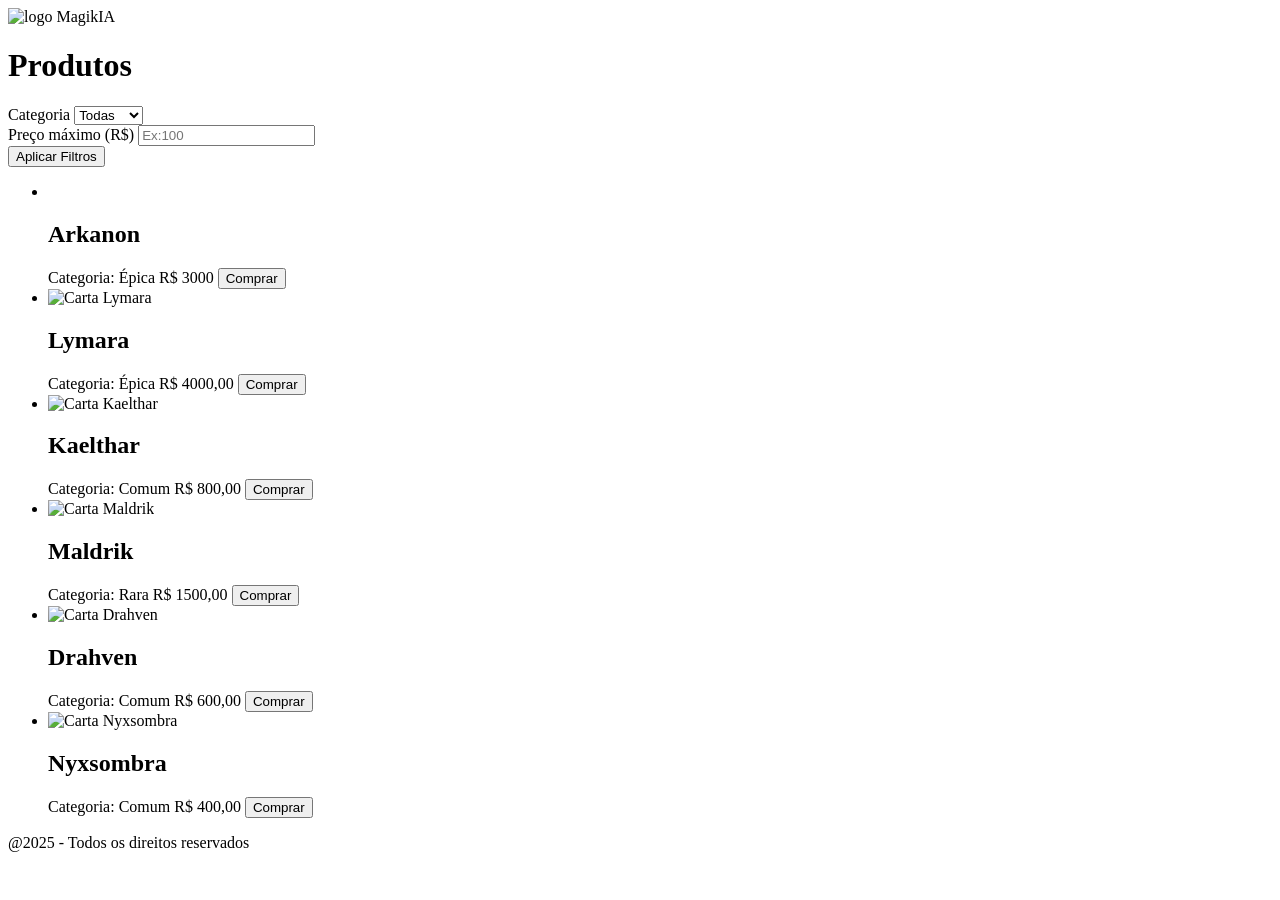
==== index.html @ 3534dcbd "MagikIA Original" ====
<!DOCTYPE html>
<html lang="en">
<head>
    <meta charset="UTF-8">
    <meta name="viewport" content="width=device-width, initial-scale=1.0">
    <title>MagikIA</title>
    <link rel="preconnect" href="https://fonts.googleapis.com">
    <link rel="preconnect" href="https://fonts.gstatic.com" crossorigin>
    <link href="https://fonts.googleapis.com/css2?family=Roboto:ital,wght@0,100..900;1,100..900&display=swap" rel="stylesheet">
    <link rel="stylesheet" href="/SemanaDoZero_MagikIA/scr/css/reset.css">
    <link rel="stylesheet" href="/SemanaDoZero_MagikIA/scr/css/style.css">
    <link rel="stylesheet" href="/SemanaDoZero_MagikIA/scr/css/responsivo.css"
</head>
<body>
    <header class="cabecalho">
        <img src="/SemanaDoZero_MagikIA/scr/images/logo.png" alt="logo MagikIA">
        
    </header>
    <main class="container">
        <h1 class="produtos"><b>Produtos</b></h1>
        <div class="filtros">
            <div class="categorias-cartas">
                <label for="categoria">Categoria</label>
                <select class="categoria" id="categoria">
                    <option value="">Todas</option>
                    <option value="comum">Comum</option>
                    <option value="epica">Épica</option>
                </select>
            </div>
            <div class="preco-cartas">
                <label for="preco">Preço máximo (R$)</label>
                <input type="text" class="preco" id="preco" placeholder="Ex:100">
            </div>
            <button class="btn-filtrar">Aplicar Filtros</button>
        </div>
        <ul class="cartas"><!--'data-algo' "data: dados", um dado do item, informação útil em javastript (element.dataset)-->
            <li class="carta" data-categoria="epica" data-preco="3000"><img src="/SemanaDoZero_MagikIA/scr/images/carta-arkanon.png" alt="">
            <div class="informacoes">
                <h2 class="nome-personagem">Arkanon</h2>
                <span class="categoria">Categoria: Épica</span>
                <span class="preco">R$ 3000</span>
                <button class="btn-comprar">Comprar</button>
            </div>
            </li>
            <li class="carta" data-categoria="epica" data-preco="4000">
                    <img src="/SemanaDoZero_MagikIA/scr/images/carta-lymara.png" alt="Carta Lymara" />
                    <div class="informacoes">
                        <h2 class="nome-personagem">Lymara</h2>
                        <span class="categoria">Categoria: Épica</span>
                        <span class="preco">R$ 4000,00</span>
                        <button class="btn-comprar">Comprar</button>
                    </div>
                </li>
                <li class="carta" data-categoria="comum" data-preco="800">
                    <img src="/SemanaDoZero_MagikIA/scr/images/carta-kaelthar.png" alt="Carta Kaelthar" />
                    <div class="informacoes">
                        <h2 class="nome-personagem">Kaelthar</h2>
                        <span class="categoria">Categoria: Comum</span>
                        <span class="preco">R$ 800,00</span>
                        <button class="btn-comprar">Comprar</button>
                    </div>
                </li>
                <li class="carta" data-categoria="rara" data-preco="1500">
                    <img src="/SemanaDoZero_MagikIA/scr/images/carta-maldrik.png" alt="Carta Maldrik" />
                    <div class="informacoes">
                        <h2 class="nome-personagem">Maldrik</h2>
                        <span class="categoria">Categoria: Rara</span>
                        <span class="preco">R$ 1500,00</span>
                        <button class="btn-comprar">Comprar</button>
                    </div>
                </li>
                <li class="carta" data-categoria="comum" data-preco="600">
                    <img src="/SemanaDoZero_MagikIA/scr/images/carta-drahven.png" alt="Carta Drahven" />
                    <div class="informacoes">
                        <h2 class="nome-personagem">Drahven</h2>
                        <span class="categoria">Categoria: Comum</span>
                        <span class="preco">R$ 600,00</span>
                        <button class="btn-comprar">Comprar</button>
                    </div>
                </li>
                <li class="carta" data-categoria="comum" data-preco="400">
                    <img src="/SemanaDoZero_MagikIA/scr/images/carta-nyxsombra.png" alt="Carta Nyxsombra" />
                    <div class="informacoes">
                        <h2 class="nome-personagem">Nyxsombra</h2>
                        <span class="categoria">Categoria: Comum</span>
                        <span class="preco">R$ 400,00</span>
                        <button class="btn-comprar">Comprar</button>
                    </div>
                </li>
        </ul>
    </main>
    <footer class="rodape">@2025 - Todos os direitos reservados</footer>
    <script src="/SemanaDoZero_MagikIA/scr/js/index.js"></script>
</body>
</html>
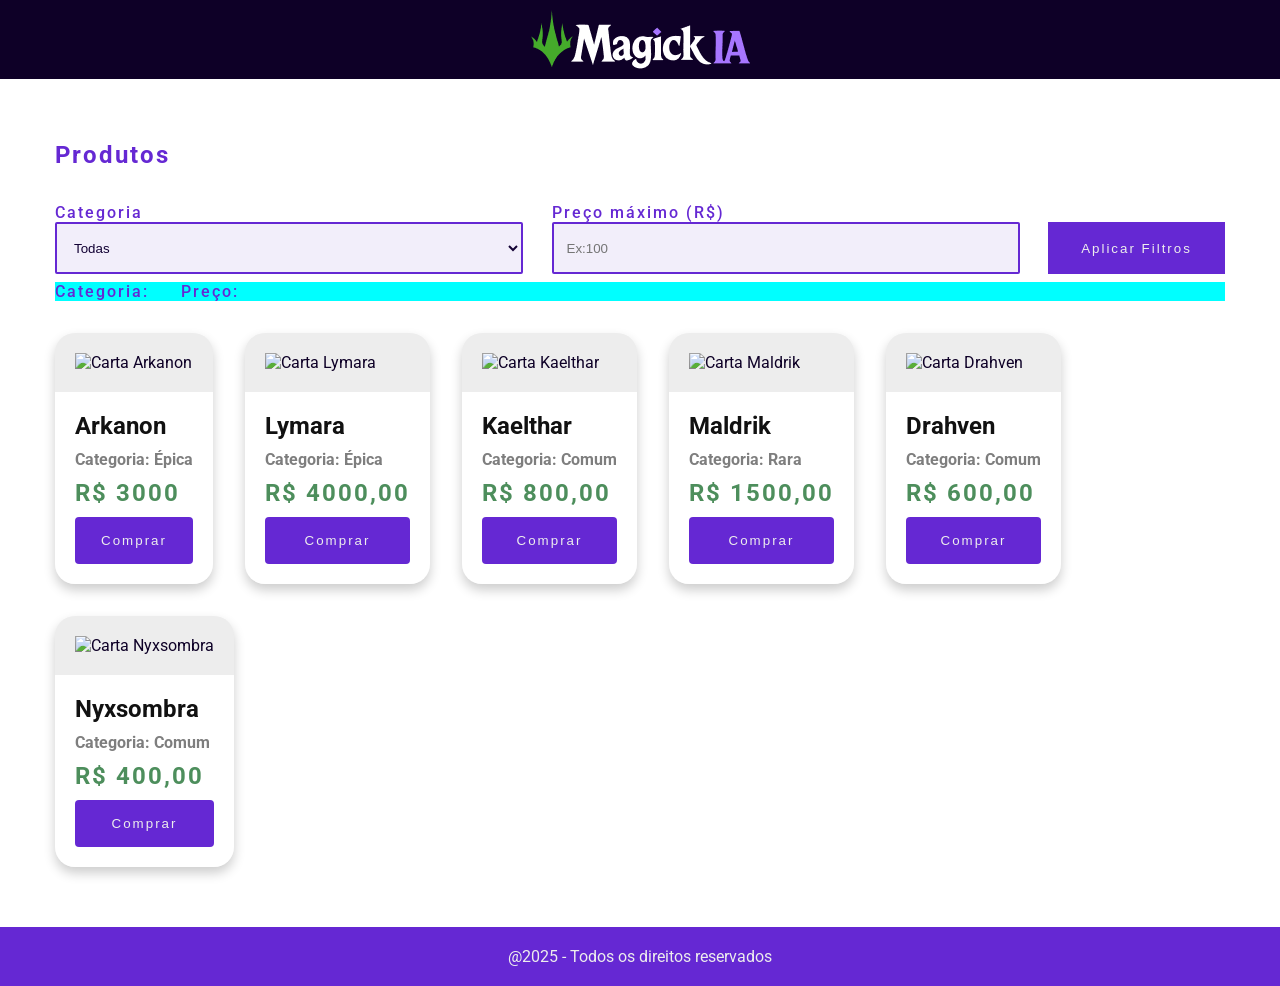
==== commit 83260605: "WIP DisplayFiltrosSelecionados" ====
--- a/index.html
+++ b/index.html
@@ -7,13 +7,13 @@
     <link rel="preconnect" href="https://fonts.googleapis.com">
     <link rel="preconnect" href="https://fonts.gstatic.com" crossorigin>
     <link href="https://fonts.googleapis.com/css2?family=Roboto:ital,wght@0,100..900;1,100..900&display=swap" rel="stylesheet">
-    <link rel="stylesheet" href="/SemanaDoZero_MagikIA/scr/css/reset.css">
-    <link rel="stylesheet" href="/SemanaDoZero_MagikIA/scr/css/style.css">
-    <link rel="stylesheet" href="/SemanaDoZero_MagikIA/scr/css/responsivo.css"
+    <link rel="stylesheet" href="scr/css/reset.css">
+    <link rel="stylesheet" href="scr/css/style.css">
+    <link rel="stylesheet" href="scr/css/responsivo.css"
 </head>
 <body>
     <header class="cabecalho">
-        <img src="/SemanaDoZero_MagikIA/scr/images/logo.png" alt="logo MagikIA">
+        <img src="scr/images/logo.png" alt="logo MagikIA">
         
     </header>
     <main class="container">
@@ -33,8 +33,13 @@
             </div>
             <button class="btn-filtrar">Aplicar Filtros</button>
         </div>
+        <div class="selecoes">
+            <p class="selecoes-categoria" id="selecoes-categoria">Categoria:</p>
+            <p class="selecoes-preco" id="selecoes-categoria">Preço:</p>
+        </div>
         <ul class="cartas"><!--'data-algo' "data: dados", um dado do item, informação útil em javastript (element.dataset)-->
-            <li class="carta" data-categoria="epica" data-preco="3000"><img src="/SemanaDoZero_MagikIA/scr/images/carta-arkanon.png" alt="">
+            <li class="carta" data-categoria="epica" data-preco="3000">
+                <img src="scr/images/*carta-arkanon.png" alt="Carta Arkanon" />
             <div class="informacoes">
                 <h2 class="nome-personagem">Arkanon</h2>
                 <span class="categoria">Categoria: Épica</span>
@@ -43,7 +48,7 @@
             </div>
             </li>
             <li class="carta" data-categoria="epica" data-preco="4000">
-                    <img src="/SemanaDoZero_MagikIA/scr/images/carta-lymara.png" alt="Carta Lymara" />
+                    <img src="scr/images/*carta-lymara.png" alt="Carta Lymara" />
                     <div class="informacoes">
                         <h2 class="nome-personagem">Lymara</h2>
                         <span class="categoria">Categoria: Épica</span>
@@ -52,7 +57,7 @@
                     </div>
                 </li>
                 <li class="carta" data-categoria="comum" data-preco="800">
-                    <img src="/SemanaDoZero_MagikIA/scr/images/carta-kaelthar.png" alt="Carta Kaelthar" />
+                    <img src="scr/images/*carta-kaelthar.png" alt="Carta Kaelthar" />
                     <div class="informacoes">
                         <h2 class="nome-personagem">Kaelthar</h2>
                         <span class="categoria">Categoria: Comum</span>
@@ -61,7 +66,7 @@
                     </div>
                 </li>
                 <li class="carta" data-categoria="rara" data-preco="1500">
-                    <img src="/SemanaDoZero_MagikIA/scr/images/carta-maldrik.png" alt="Carta Maldrik" />
+                    <img src="scr/images/*carta-maldrik.png" alt="Carta Maldrik" />
                     <div class="informacoes">
                         <h2 class="nome-personagem">Maldrik</h2>
                         <span class="categoria">Categoria: Rara</span>
@@ -70,7 +75,7 @@
                     </div>
                 </li>
                 <li class="carta" data-categoria="comum" data-preco="600">
-                    <img src="/SemanaDoZero_MagikIA/scr/images/carta-drahven.png" alt="Carta Drahven" />
+                    <img src="scr/images/*carta-drahven.png" alt="Carta Drahven" />
                     <div class="informacoes">
                         <h2 class="nome-personagem">Drahven</h2>
                         <span class="categoria">Categoria: Comum</span>
@@ -79,7 +84,7 @@
                     </div>
                 </li>
                 <li class="carta" data-categoria="comum" data-preco="400">
-                    <img src="/SemanaDoZero_MagikIA/scr/images/carta-nyxsombra.png" alt="Carta Nyxsombra" />
+                    <img src="scr/images/*carta-nyxsombra.png" alt="Carta Nyxsombra" />
                     <div class="informacoes">
                         <h2 class="nome-personagem">Nyxsombra</h2>
                         <span class="categoria">Categoria: Comum</span>
@@ -90,6 +95,6 @@
         </ul>
     </main>
     <footer class="rodape">@2025 - Todos os direitos reservados</footer>
-    <script src="/SemanaDoZero_MagikIA/scr/js/index.js"></script>
+    <script src="scr/js/index.js"></script>
 </body>
 </html>
--- a/scr/css/style.css
+++ b/scr/css/style.css
@@ -0,0 +1,159 @@
+body{
+    font-family:'roboto','sans-serif'
+}
+.cabecalho{
+    background-color:#0E0027;
+    display:flex;
+    justify-content:center;
+    padding:10px;
+    margin-bottom:60px;
+}
+
+.container{
+    max-width: 1170px;
+    margin:auto;
+}
+.container .produtos{
+    color:#6528D3;
+    font-size:24px;
+    font-weight:500;
+    margin-bottom:32px;
+    line-height:32px;
+    letter-spacing:2px;
+}
+.container .filtros{
+    display:flex;
+    justify-content: space-between;
+    flex-wrap: wrap;
+    margin-bottom:8px;
+}
+.container .categorias-cartas, .container .preco-cartas{
+    display:flex;
+    flex-direction:column;
+    width:40%;
+}
+.container label, .container .selecoes{
+    letter-spacing:2px;
+    font-weight: 500;
+    color: #6528D3;
+}
+
+.container .categorias-cartas select, .container .preco-cartas input{
+    padding: 16px/*cima-baixo*/ 13px; /*dois-lados*/
+    border-radius:2px;
+    border: 2px solid #6528D3;
+    background-color: #F2EEFA;
+    color: #130234;
+    height: 52px;
+}
+
+/*Pseudoclasses*/
+.container Select:focus,/*clicar no elemento*/
+.container input:focus,
+.container select:focus-visible,/*Mais moderno, foco quando selecionado por leitor de tela ou tecla. Ex: Tab*/
+.container input:focus-visible {
+    outline:none;
+}
+.container select .categoria{
+    appearance:none; /*Retira a folha de estilos padrão*/
+    background: url(/SemanaDoZero_MagikIA/scr/images/seta-para-baixo.png) 97%
+    center no-repeat; /*O que isso faz?*/
+}
+.container .filtros .btn-filtrar{
+    border:none;
+    background-color: #6528D3;
+    color: #EDEDED;
+    padding: 12px 32px;
+    font-weight: 500;
+    align-self:end;
+    width: 177px;
+    height: 52px;
+    cursor:pointer;
+    letter-spacing: 2px;
+    transition: 0.3s;
+}
+.container .filtros .btn-filtrar:hover{
+    background-color: #33008F;
+}
+/*Filtros selecionados*/
+.container .selecoes{
+    background-color: cyan;
+    display: flex;
+    justify-content: flex-start;
+    gap:32px;
+    margin-bottom:32px;
+}
+
+/*Cartas*/
+.container .cartas{ /*<ul class:"cartas"></ul>*/
+    display:flex;
+    flex-wrap:wrap;
+    gap:32px; /*Espaço entre os elementos*/
+    margin-top: 32px;
+}
+
+.container .cartas .carta{
+    max-width:365px;
+    background-color: #EDEDED;
+    color: #0E0027;
+    border-radius: 20px;
+    box-shadow: 0 6px 12px rgb(0,0,0,0.2); /*deslocamento-horizontal: 0, deslocamento-vertical: 6px, desfoque:12px, cor(r:0 G:0 B:0 alfa:.2)*/
+}
+.container .carta img{
+    width:100%;
+    padding: 20px;
+}
+.container .carta .informacoes{
+    display:flex;
+    flex-direction:column;
+    gap:10px;
+    background-color: white;
+    padding:20px;
+    border-bottom-left-radius:20px;
+    border-bottom-right-radius:20px;
+}
+.container .carta .informacoes .nome-personagem{
+    font-size:24px;
+    font-weight:700;
+    color: #111111;
+}
+.container .carta .informacoes .categoria {
+    color:#7E7E7E;
+    font-weight: 700;
+}
+.container .carta .informacoes .preco{
+    font-size: 24px;
+    letter-spacing: 2px;
+    font-weight:700;
+    color:#4D8E5C;
+}
+.container .carta .informacoes .btn-comprar{
+    color: #EDEDED;
+    background-color: #6528D3;
+    padding: 16px;
+    border-radius: 4px;
+    border:none;
+    letter-spacing: 2px;
+    transition :0.3s;
+    text-align: center;
+    text-decoration: none;
+    cursor:pointer;
+}
+.container .carta .informacoes .btn-comprar:hover{
+    background-color:#33008F
+}
+
+.rodape{
+    background-color:#6528D3;
+    display:flex;
+    justify-content:center;
+    color:#EDEDED;
+    padding:20px;
+    margin-top:60px;
+}
+.esconder{
+    display:none;
+}
+.mostrar{
+    display:mostrar;
+}
--- a/scr/css/responsivo.css
+++ b/scr/css/responsivo.css
@@ -0,0 +1,41 @@
+@media(max-width:1024px){
+    /*Regra só valerá enquanto o max-width for respeitado; width < 1024px*/
+    /*Dá pra adicionar uma animação de transição para esssa regra?*/
+    .container {
+        padding:20px;
+    }
+
+    .container h1{
+        text-align: center;
+    }
+
+    .container .filtros{
+        display: flex;
+        flex-direction: column;
+        align-items: center;
+        gap: 16px; /*Perguntar o que isso faz, e a diferença do margin.*/
+    }
+
+    .container .filtros .categorias-cartas, .container .filtros .preco-cartas, 
+    .container .filtros .btn-filtrar
+    {
+        width: 65%;
+    }
+    
+    .container .filtros .btn-filtrar{
+        align-self: center;
+    }
+
+    .container .cartas {
+        justify-content: center;
+    }
+}
+
+@media(max-width: 480px){
+    .container .filtros .categorias-cartas,
+    .container .filtros .preco-cartas,
+    .container .filtros .btn-filtrar
+    {
+        width: 100%
+    }
+}
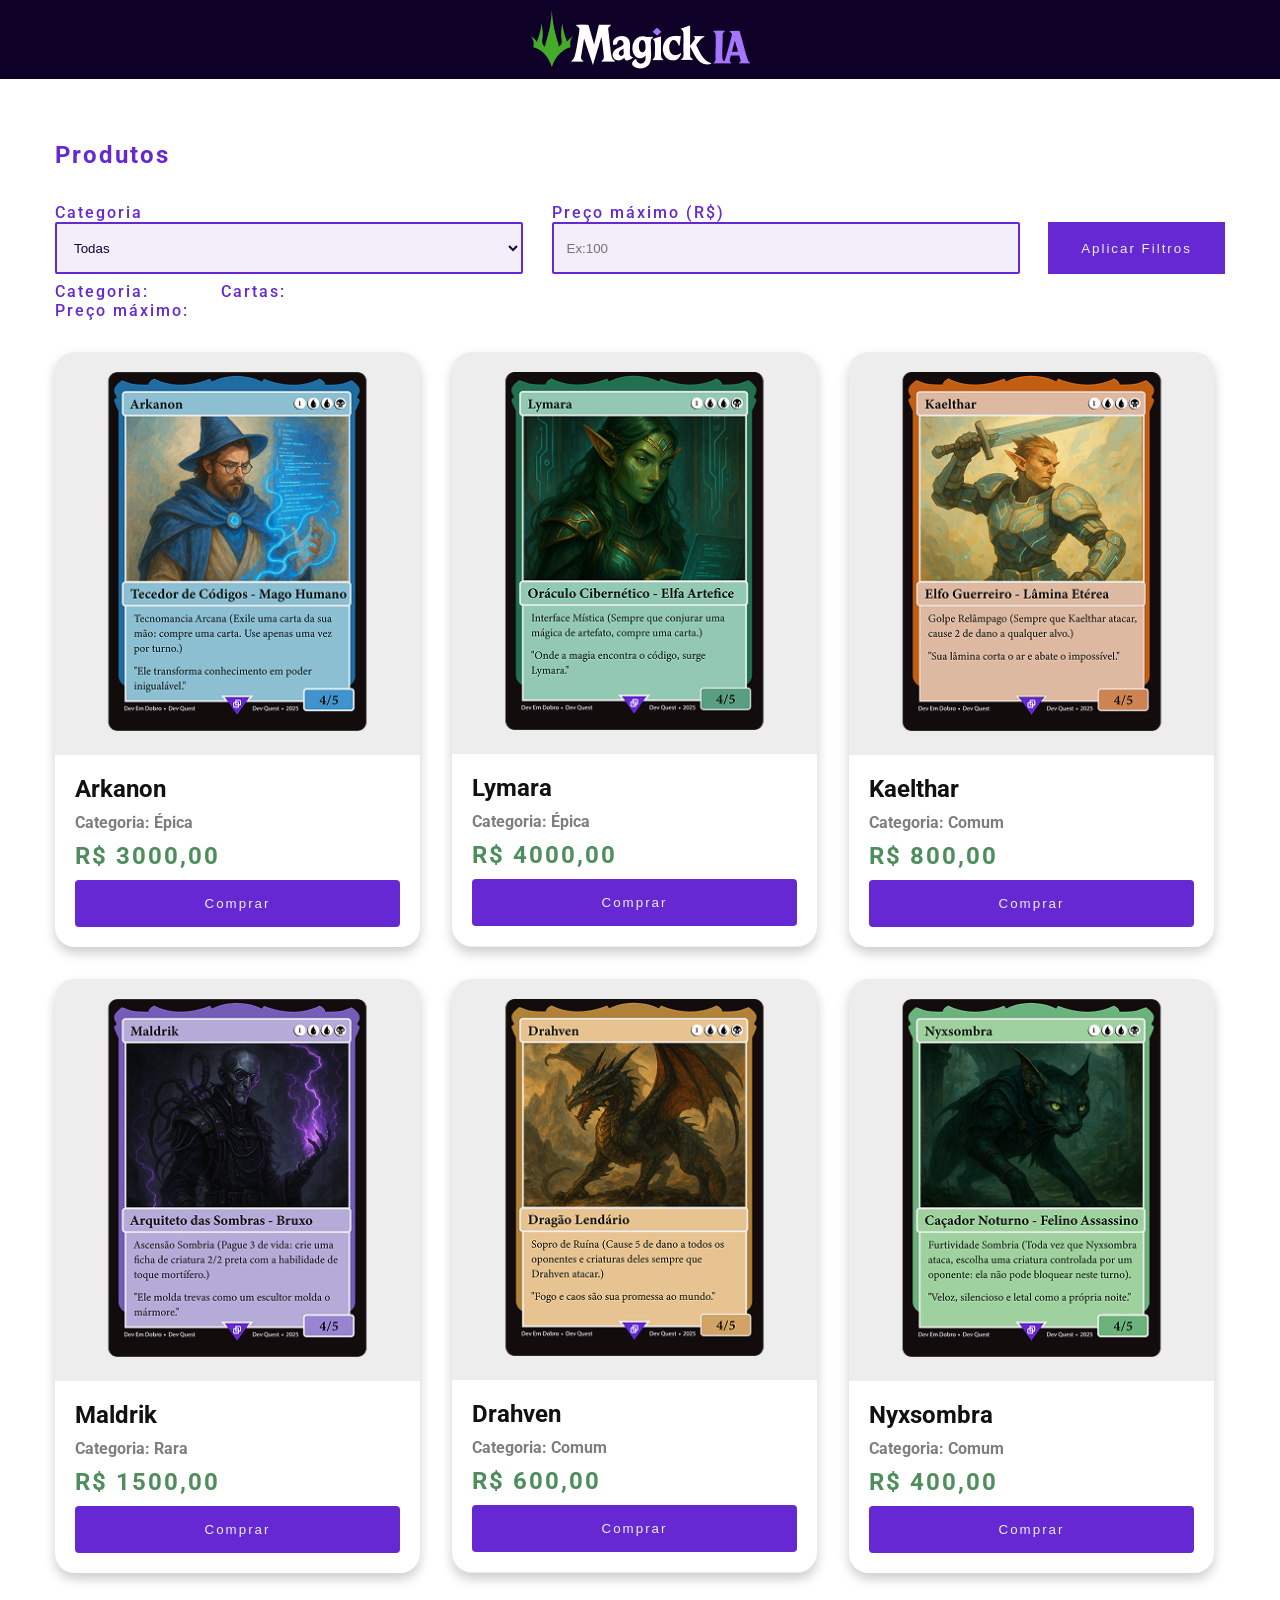
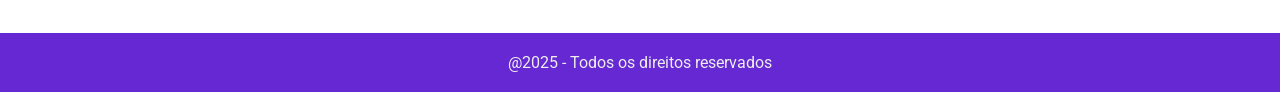
==== commit f78155a9: "DisplayFiltros" ====
--- a/index.html
+++ b/index.html
@@ -9,7 +9,7 @@
     <link href="https://fonts.googleapis.com/css2?family=Roboto:ital,wght@0,100..900;1,100..900&display=swap" rel="stylesheet">
     <link rel="stylesheet" href="scr/css/reset.css">
     <link rel="stylesheet" href="scr/css/style.css">
-    <link rel="stylesheet" href="scr/css/responsivo.css"
+    <link rel="stylesheet" href="scr/css/responsivo.css">
 </head>
 <body>
     <header class="cabecalho">
@@ -23,8 +23,8 @@
                 <label for="categoria">Categoria</label>
                 <select class="categoria" id="categoria">
                     <option value="">Todas</option>
-                    <option value="comum">Comum</option>
-                    <option value="epica">Épica</option>
+                    <option value="Comum">Comum</option>
+                    <option value="Épica">Épica</option>
                 </select>
             </div>
             <div class="preco-cartas">
@@ -34,21 +34,26 @@
             <button class="btn-filtrar">Aplicar Filtros</button>
         </div>
         <div class="selecoes">
-            <p class="selecoes-categoria" id="selecoes-categoria">Categoria:</p>
-            <p class="selecoes-preco" id="selecoes-categoria">Preço:</p>
+            <div class="selecoes-filtros">
+                <p id="selecoes-categoria">Categoria:</p>
+                <p id="selecoes-preco">Preço máximo:</p>
+            </div>
+            <div class="selecoes-cartas">
+                <p id="selecoes-cartas">Cartas:</p>
+            </div>
         </div>
         <ul class="cartas"><!--'data-algo' "data: dados", um dado do item, informação útil em javastript (element.dataset)-->
-            <li class="carta" data-categoria="epica" data-preco="3000">
-                <img src="scr/images/*carta-arkanon.png" alt="Carta Arkanon" />
+            <li class="carta" data-categoria="Épica" data-preco="3000">
+                <img src="scr/images/carta-arkanon.png" alt="Carta Arkanon" />
             <div class="informacoes">
                 <h2 class="nome-personagem">Arkanon</h2>
                 <span class="categoria">Categoria: Épica</span>
-                <span class="preco">R$ 3000</span>
+                <span class="preco">R$ 3000,00</span>
                 <button class="btn-comprar">Comprar</button>
             </div>
             </li>
-            <li class="carta" data-categoria="epica" data-preco="4000">
-                    <img src="scr/images/*carta-lymara.png" alt="Carta Lymara" />
+            <li class="carta" data-categoria="Épica" data-preco="4000">
+                    <img src="scr/images/carta-lymara.png" alt="Carta Lymara" />
                     <div class="informacoes">
                         <h2 class="nome-personagem">Lymara</h2>
                         <span class="categoria">Categoria: Épica</span>
@@ -56,8 +61,8 @@
                         <button class="btn-comprar">Comprar</button>
                     </div>
                 </li>
-                <li class="carta" data-categoria="comum" data-preco="800">
-                    <img src="scr/images/*carta-kaelthar.png" alt="Carta Kaelthar" />
+                <li class="carta" data-categoria="Comum" data-preco="800">
+                    <img src="scr/images/carta-kaelthar.png" alt="Carta Kaelthar" />
                     <div class="informacoes">
                         <h2 class="nome-personagem">Kaelthar</h2>
                         <span class="categoria">Categoria: Comum</span>
@@ -66,7 +71,7 @@
                     </div>
                 </li>
                 <li class="carta" data-categoria="rara" data-preco="1500">
-                    <img src="scr/images/*carta-maldrik.png" alt="Carta Maldrik" />
+                    <img src="scr/images/carta-maldrik.png" alt="Carta Maldrik" />
                     <div class="informacoes">
                         <h2 class="nome-personagem">Maldrik</h2>
                         <span class="categoria">Categoria: Rara</span>
@@ -74,8 +79,8 @@
                         <button class="btn-comprar">Comprar</button>
                     </div>
                 </li>
-                <li class="carta" data-categoria="comum" data-preco="600">
-                    <img src="scr/images/*carta-drahven.png" alt="Carta Drahven" />
+                <li class="carta" data-categoria="Comum" data-preco="600">
+                    <img src="scr/images/carta-drahven.png" alt="Carta Drahven" />
                     <div class="informacoes">
                         <h2 class="nome-personagem">Drahven</h2>
                         <span class="categoria">Categoria: Comum</span>
@@ -83,8 +88,8 @@
                         <button class="btn-comprar">Comprar</button>
                     </div>
                 </li>
-                <li class="carta" data-categoria="comum" data-preco="400">
-                    <img src="scr/images/*carta-nyxsombra.png" alt="Carta Nyxsombra" />
+                <li class="carta" data-categoria="Comum" data-preco="400">
+                    <img src="scr/images/carta-nyxsombra.png" alt="Carta Nyxsombra" />
                     <div class="informacoes">
                         <h2 class="nome-personagem">Nyxsombra</h2>
                         <span class="categoria">Categoria: Comum</span>
--- a/scr/css/style.css
+++ b/scr/css/style.css
@@ -75,11 +75,13 @@
 .container .filtros .btn-filtrar:hover{
     background-color: #33008F;
 }
+
 /*Filtros selecionados*/
-.container .selecoes{
-    background-color: cyan;
+
+.container .selecoes {
     display: flex;
     justify-content: flex-start;
+    flex-wrap: wrap;
     gap:32px;
     margin-bottom:32px;
 }
--- a/scr/css/responsivo.css
+++ b/scr/css/responsivo.css
@@ -17,13 +17,19 @@
     }
 
     .container .filtros .categorias-cartas, .container .filtros .preco-cartas, 
-    .container .filtros .btn-filtrar
+    .container .filtros .btn-filtrar, .container .selecoes
     {
         width: 65%;
     }
-    
+
     .container .filtros .btn-filtrar{
         align-self: center;
+
+    }
+
+    .container .selecoes{
+        margin-left: auto;
+        margin-right: auto;
     }
 
     .container .cartas {
@@ -34,8 +40,14 @@
 @media(max-width: 480px){
     .container .filtros .categorias-cartas,
     .container .filtros .preco-cartas,
-    .container .filtros .btn-filtrar
+    .container .filtros .btn-filtrar,
+    .container .selecoes
     {
         width: 100%
     }
+
+    .container .selecoes{
+        justify-content:space-between;
+        gap: 0;
+    }
 }
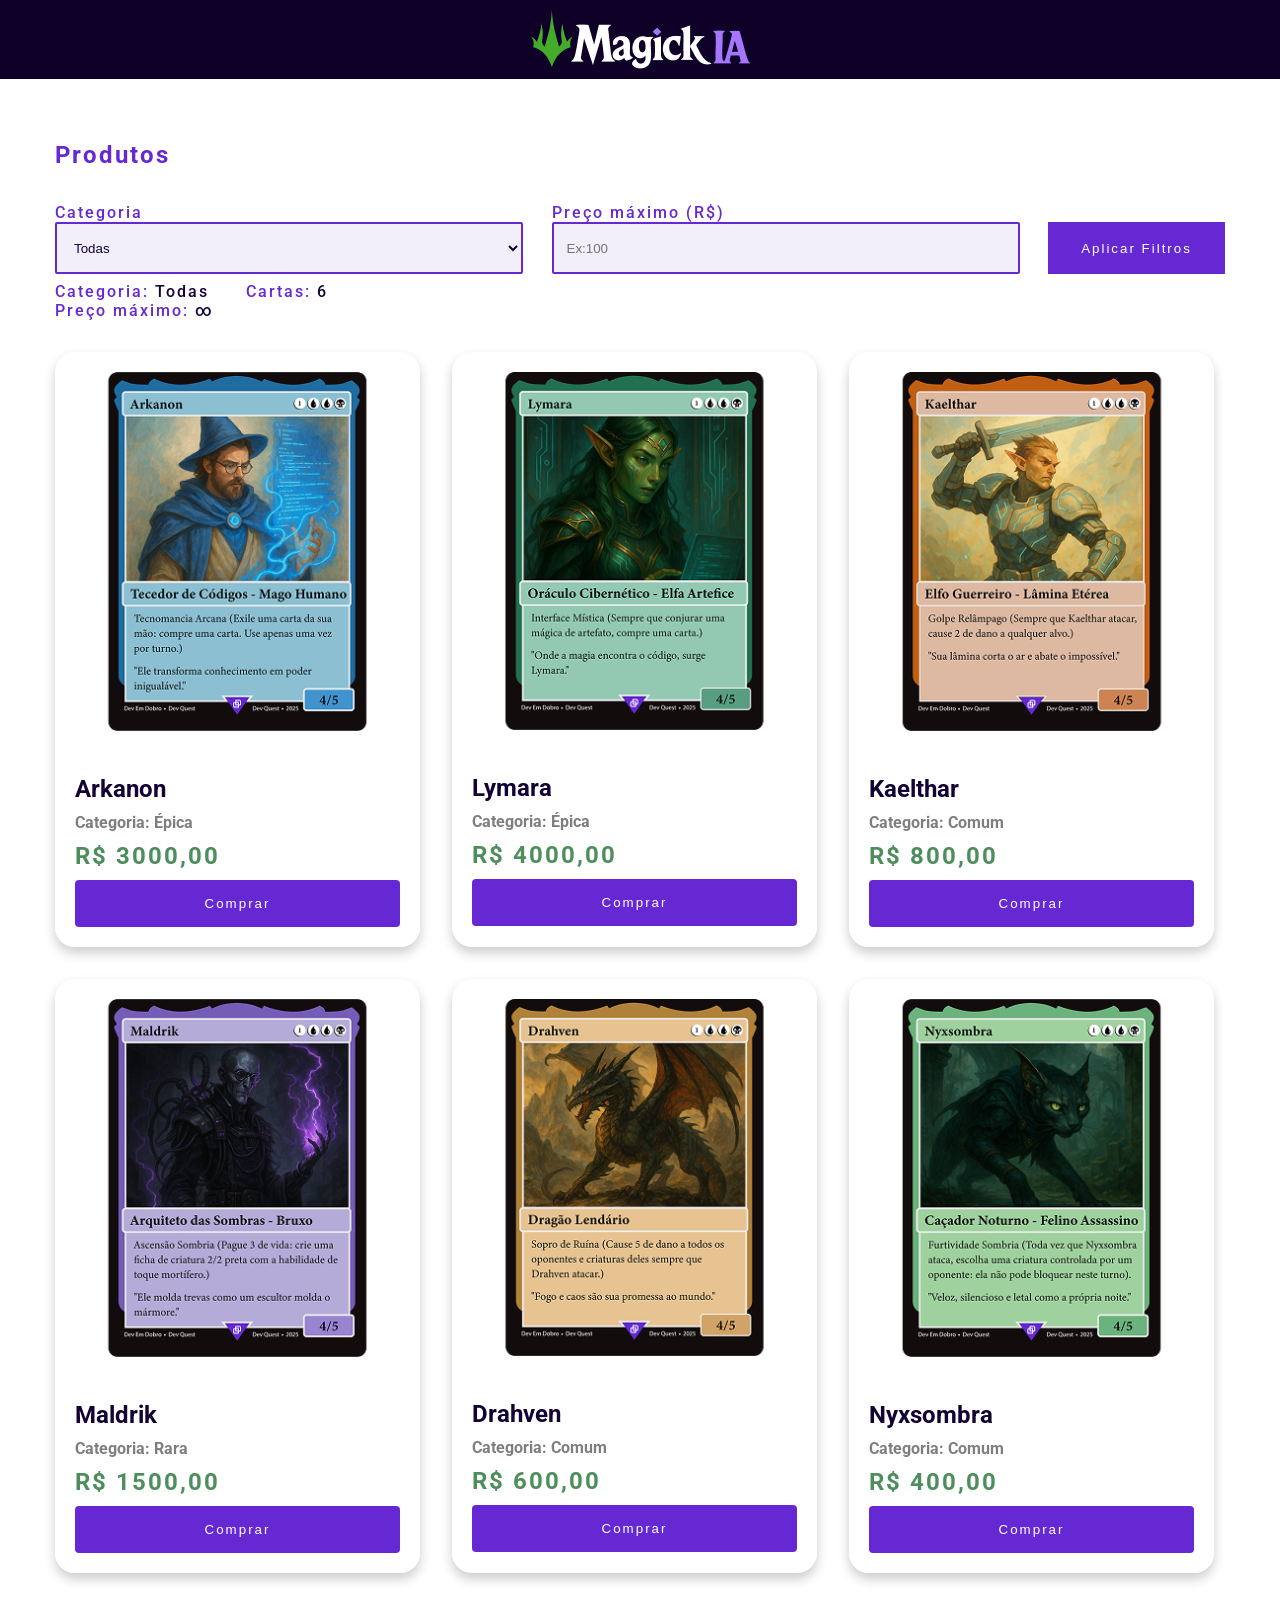
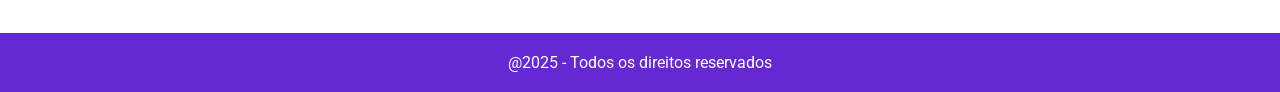
==== commit a034a643: "ModoEscuro" ====
--- a/index.html
+++ b/index.html
@@ -13,7 +13,9 @@
 </head>
 <body>
     <header class="cabecalho">
-        <img src="scr/images/logo.png" alt="logo MagikIA">
+        <div class="esquerda"></div>
+        <div class="centro"><img src="scr/images/logo.png" alt="logo MagikIA"></div>
+        <div class="direita"><button id="alterna-modo"></button></div>
         
     </header>
     <main class="container">
@@ -35,11 +37,11 @@
         </div>
         <div class="selecoes">
             <div class="selecoes-filtros">
-                <p id="selecoes-categoria">Categoria:</p>
-                <p id="selecoes-preco">Preço máximo:</p>
+                <p id="selecoes-categoria">Categoria: <font id="selecoes-texto">Todas</font></p>
+                <p id="selecoes-preco">Preço máximo: <font id="selecoes-texto">∞</font></p>
             </div>
             <div class="selecoes-cartas">
-                <p id="selecoes-cartas">Cartas:</p>
+                <p id="selecoes-cartas">Cartas: <font id="selecoes-texto">6</font></p>
             </div>
         </div>
         <ul class="cartas"><!--'data-algo' "data: dados", um dado do item, informação útil em javastript (element.dataset)-->
--- a/scr/css/style.css
+++ b/scr/css/style.css
@@ -1,12 +1,61 @@
+
+:root {
+    --destaque: #6528D3;
+    --fundo: #FFF;
+    --fundo-input: #F2EEFA;
+    --fundo-cabecalho: #0E0027;
+    --texto: #130234;
+}
+
+/*
+:root {
+    --destaque: #9a48f8;
+    --fundo: #181a1b;
+    --fundo-input: #131313;
+    --texto: #c9c3d3;
+}*/
+
 body{
-    font-family:'roboto','sans-serif'
-}
+    font-family:'roboto','sans-serif';
+    background-color: var(--fundo);
+    transition: background-color 1s;
+}
+
 .cabecalho{
-    background-color:#0E0027;
-    display:flex;
-    justify-content:center;
+    background-color: var(--fundo-cabecalho);
+    display:grid;
+    grid-template-columns: 2fr 1fr 2fr;
     padding:10px;
     margin-bottom:60px;
+}
+
+.cabecalho .centro{
+    display: flex;
+    justify-content: center;
+}
+
+.cabecalho .direita{
+    display: flex;
+    align-items: center;
+    justify-content: center;
+}
+
+.cabecalho .direita #alterna-modo{
+    background-color: transparent;
+    border: none;
+    height: 1cm;
+    width: 1cm;
+    background-image: url(/DoZeroAoProgContratado/scr/images/modo-escuro.png);
+    background-size: 100%;
+    cursor: pointer;
+    transition:0.5s;
+}
+
+.cabecalho .direita #alterna-modo:hover{
+    height: 1.1cm;
+    width: 1.1cm;
+    filter: brightness(80%) blur(1px);
+    transition:0.5s;
 }
 
 .container{
@@ -14,7 +63,7 @@
     margin:auto;
 }
 .container .produtos{
-    color:#6528D3;
+    color:var(--destaque);
     font-size:24px;
     font-weight:500;
     margin-bottom:32px;
@@ -35,16 +84,17 @@
 .container label, .container .selecoes{
     letter-spacing:2px;
     font-weight: 500;
-    color: #6528D3;
+    color: var(--destaque);
 }
 
 .container .categorias-cartas select, .container .preco-cartas input{
     padding: 16px/*cima-baixo*/ 13px; /*dois-lados*/
     border-radius:2px;
-    border: 2px solid #6528D3;
-    background-color: #F2EEFA;
-    color: #130234;
+    border: 2px solid var(--destaque);
+    background-color: var(--fundo-input);
+    color: var(--texto);
     height: 52px;
+    transition: background-color 1s;
 }
 
 /*Pseudoclasses*/
@@ -61,8 +111,8 @@
 }
 .container .filtros .btn-filtrar{
     border:none;
-    background-color: #6528D3;
-    color: #EDEDED;
+    background-color: var(--destaque);
+    color: var(--fundo);
     padding: 12px 32px;
     font-weight: 500;
     align-self:end;
@@ -72,9 +122,6 @@
     letter-spacing: 2px;
     transition: 0.3s;
 }
-.container .filtros .btn-filtrar:hover{
-    background-color: #33008F;
-}
 
 /*Filtros selecionados*/
 
@@ -86,6 +133,10 @@
     margin-bottom:32px;
 }
 
+.container .selecoes #selecoes-texto{
+    color: var(--texto);
+}
+
 /*Cartas*/
 .container .cartas{ /*<ul class:"cartas"></ul>*/
     display:flex;
@@ -96,10 +147,11 @@
 
 .container .cartas .carta{
     max-width:365px;
-    background-color: #EDEDED;
-    color: #0E0027;
+    background-color: var(--fundo);
+    color: var(--texto);
     border-radius: 20px;
     box-shadow: 0 6px 12px rgb(0,0,0,0.2); /*deslocamento-horizontal: 0, deslocamento-vertical: 6px, desfoque:12px, cor(r:0 G:0 B:0 alfa:.2)*/
+    transition: background-color 1s;
 }
 .container .carta img{
     width:100%;
@@ -109,7 +161,7 @@
     display:flex;
     flex-direction:column;
     gap:10px;
-    background-color: white;
+    background-color: var(--fundo);
     padding:20px;
     border-bottom-left-radius:20px;
     border-bottom-right-radius:20px;
@@ -117,7 +169,7 @@
 .container .carta .informacoes .nome-personagem{
     font-size:24px;
     font-weight:700;
-    color: #111111;
+    color: var(--texto);
 }
 .container .carta .informacoes .categoria {
     color:#7E7E7E;
@@ -130,8 +182,8 @@
     color:#4D8E5C;
 }
 .container .carta .informacoes .btn-comprar{
-    color: #EDEDED;
-    background-color: #6528D3;
+    color: var(--fundo);
+    background-color: var(--destaque);
     padding: 16px;
     border-radius: 4px;
     border:none;
@@ -141,15 +193,17 @@
     text-decoration: none;
     cursor:pointer;
 }
-.container .carta .informacoes .btn-comprar:hover{
-    background-color:#33008F
+
+.container .filtros .btn-filtrar:hover, .carta .informacoes .btn-comprar:hover{
+    background-color: #33008F;
+    color: #c9c3d3;
 }
 
 .rodape{
-    background-color:#6528D3;
+    background-color:var(--destaque);
     display:flex;
     justify-content:center;
-    color:#EDEDED;
+    color:var(--fundo);
     padding:20px;
     margin-top:60px;
 }
--- a/scr/css/responsivo.css
+++ b/scr/css/responsivo.css
@@ -30,6 +30,11 @@
     .container .selecoes{
         margin-left: auto;
         margin-right: auto;
+        display: grid;
+        grid-template-columns: 1fr 1fr; /* duas colunas iguais */
+        gap: 16px;
+        align-items: center;
+
     }
 
     .container .cartas {
@@ -47,7 +52,7 @@
     }
 
     .container .selecoes{
-        justify-content:space-between;
+        grid-template-columns: 1fr;
         gap: 0;
     }
 }
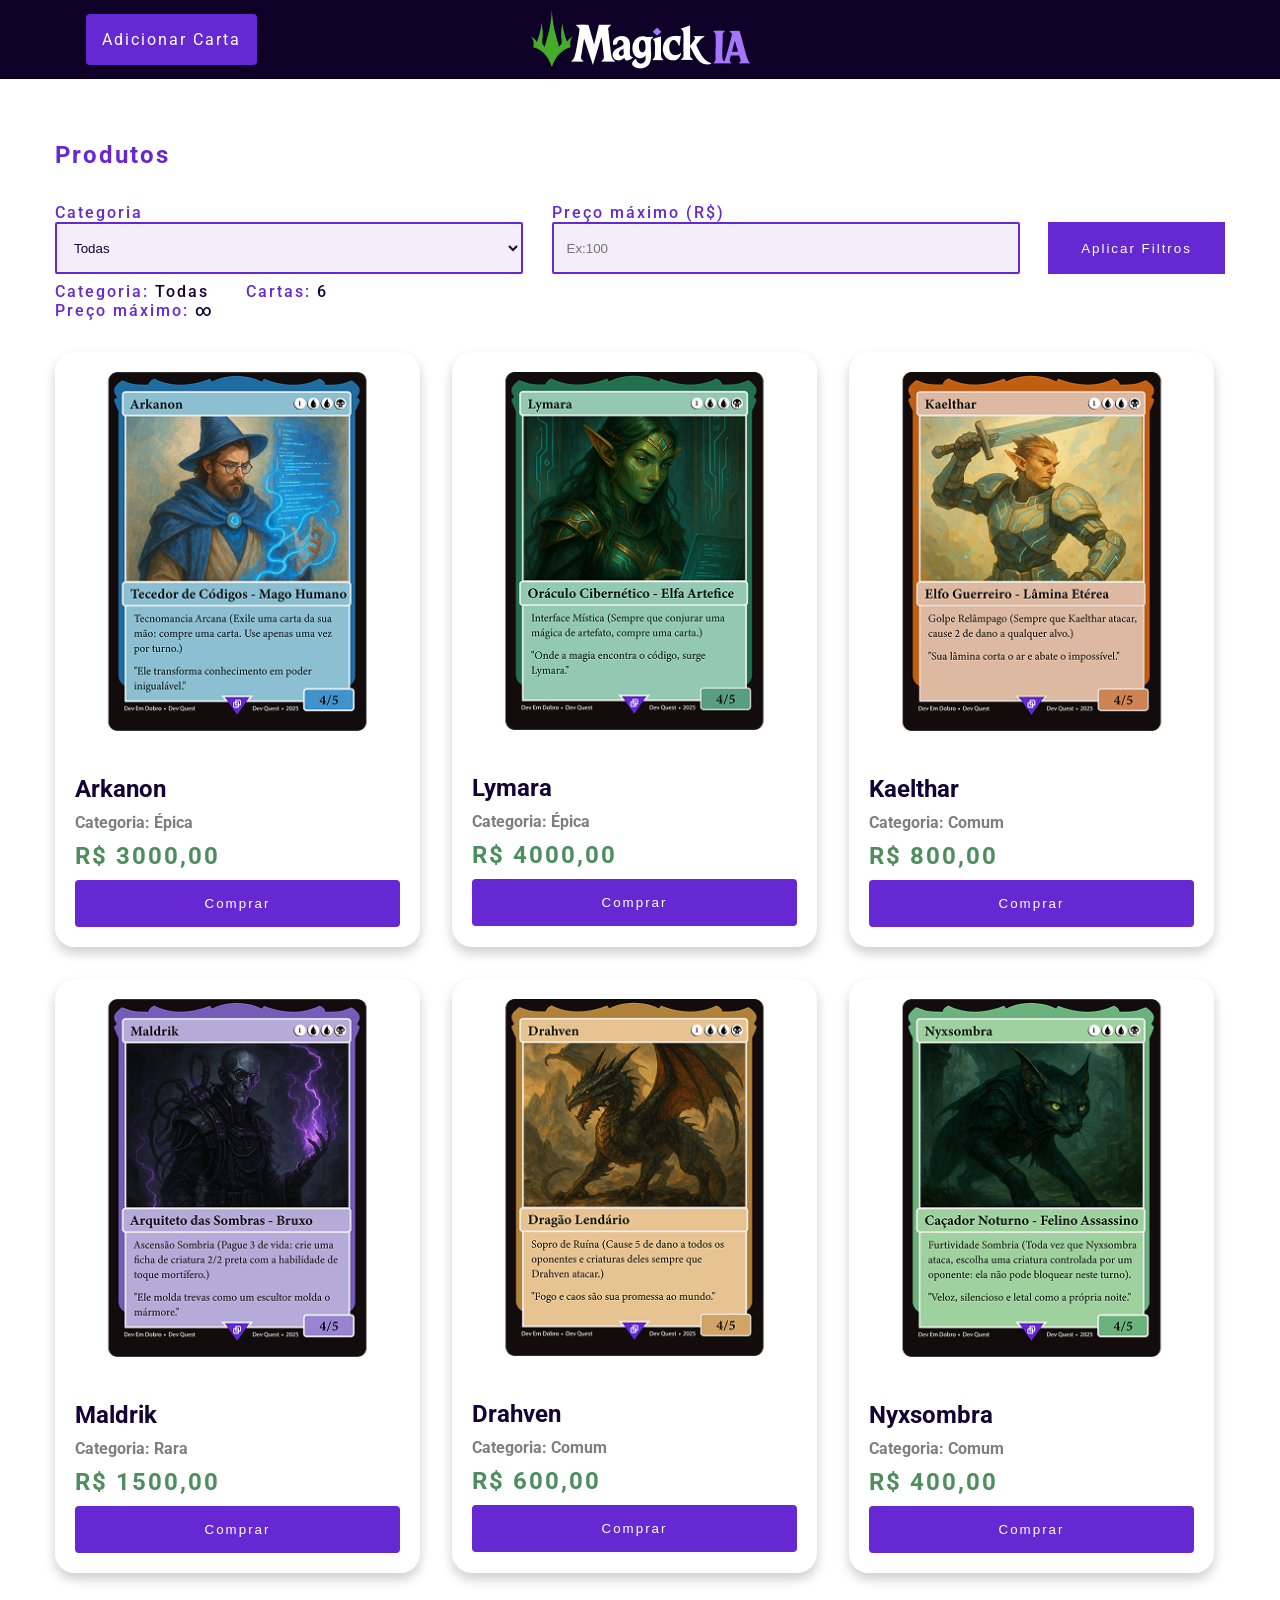
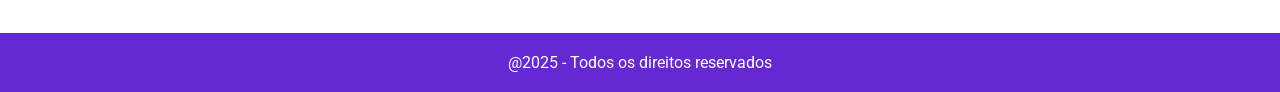
==== commit 512fe89e: "WIP AdicionarCartas" ====
--- a/index.html
+++ b/index.html
@@ -7,35 +7,35 @@
     <link rel="preconnect" href="https://fonts.googleapis.com">
     <link rel="preconnect" href="https://fonts.gstatic.com" crossorigin>
     <link href="https://fonts.googleapis.com/css2?family=Roboto:ital,wght@0,100..900;1,100..900&display=swap" rel="stylesheet">
-    <link rel="stylesheet" href="scr/css/reset.css">
-    <link rel="stylesheet" href="scr/css/style.css">
+    <link rel="stylesheet" href="scr/css/produtos.css">
+    <link rel="stylesheet" href="scr/css/principal.css">
     <link rel="stylesheet" href="scr/css/responsivo.css">
 </head>
 <body>
     <header class="cabecalho">
-        <div class="esquerda"></div>
+        <div class="esquerda"><a href="/DoZeroAoProgContratado/adicionar.html" class="botao" id="btn-adicionar">Adicionar Carta</a></div>
         <div class="centro"><img src="scr/images/logo.png" alt="logo MagikIA"></div>
         <div class="direita"><button id="alterna-modo"></button></div>
         
     </header>
     <main class="container">
-        <h1 class="produtos"><b>Produtos</b></h1>
-        <div class="filtros">
-            <div class="categorias-cartas">
+        <h1 class="titulo"><b>Produtos</b></h1>
+        <div class="filtros linha">
+            <div class="categorias-cartas coluna">
                 <label for="categoria">Categoria</label>
-                <select class="categoria" id="categoria">
+                <select class="categoria input" id="categoria">
                     <option value="">Todas</option>
                     <option value="Comum">Comum</option>
                     <option value="Épica">Épica</option>
                 </select>
             </div>
-            <div class="preco-cartas">
+            <div class="preco-cartas coluna">
                 <label for="preco">Preço máximo (R$)</label>
-                <input type="text" class="preco" id="preco" placeholder="Ex:100">
+                <input type="text" class="preco input" id="preco" placeholder="Ex:100">
             </div>
-            <button class="btn-filtrar">Aplicar Filtros</button>
+            <button class="botao btn-filtrar">Aplicar Filtros</button>
         </div>
-        <div class="selecoes">
+        <div class="selecoes legenda">
             <div class="selecoes-filtros">
                 <p id="selecoes-categoria">Categoria: <font id="selecoes-texto">Todas</font></p>
                 <p id="selecoes-preco">Preço máximo: <font id="selecoes-texto">∞</font></p>
@@ -51,7 +51,7 @@
                 <h2 class="nome-personagem">Arkanon</h2>
                 <span class="categoria">Categoria: Épica</span>
                 <span class="preco">R$ 3000,00</span>
-                <button class="btn-comprar">Comprar</button>
+                <button class="botao btn-comprar">Comprar</button>
             </div>
             </li>
             <li class="carta" data-categoria="Épica" data-preco="4000">
@@ -60,7 +60,7 @@
                         <h2 class="nome-personagem">Lymara</h2>
                         <span class="categoria">Categoria: Épica</span>
                         <span class="preco">R$ 4000,00</span>
-                        <button class="btn-comprar">Comprar</button>
+                        <button class="botao btn-comprar">Comprar</button>
                     </div>
                 </li>
                 <li class="carta" data-categoria="Comum" data-preco="800">
@@ -69,7 +69,7 @@
                         <h2 class="nome-personagem">Kaelthar</h2>
                         <span class="categoria">Categoria: Comum</span>
                         <span class="preco">R$ 800,00</span>
-                        <button class="btn-comprar">Comprar</button>
+                        <button class="botao btn-comprar">Comprar</button>
                     </div>
                 </li>
                 <li class="carta" data-categoria="rara" data-preco="1500">
@@ -78,7 +78,7 @@
                         <h2 class="nome-personagem">Maldrik</h2>
                         <span class="categoria">Categoria: Rara</span>
                         <span class="preco">R$ 1500,00</span>
-                        <button class="btn-comprar">Comprar</button>
+                        <button class="botao btn-comprar">Comprar</button>
                     </div>
                 </li>
                 <li class="carta" data-categoria="Comum" data-preco="600">
@@ -87,7 +87,7 @@
                         <h2 class="nome-personagem">Drahven</h2>
                         <span class="categoria">Categoria: Comum</span>
                         <span class="preco">R$ 600,00</span>
-                        <button class="btn-comprar">Comprar</button>
+                        <button class="botao btn-comprar">Comprar</button>
                     </div>
                 </li>
                 <li class="carta" data-categoria="Comum" data-preco="400">
@@ -96,12 +96,13 @@
                         <h2 class="nome-personagem">Nyxsombra</h2>
                         <span class="categoria">Categoria: Comum</span>
                         <span class="preco">R$ 400,00</span>
-                        <button class="btn-comprar">Comprar</button>
+                        <button class="botao btn-comprar">Comprar</button>
                     </div>
                 </li>
         </ul>
     </main>
     <footer class="rodape">@2025 - Todos os direitos reservados</footer>
-    <script src="scr/js/index.js"></script>
+    <script src="scr/js/filtro.js"></script>
+    <script src="scr/js/modoescuro.js"></script>
 </body>
 </html>
--- a/scr/css/produtos.css
+++ b/scr/css/produtos.css
@@ -0,0 +1,3 @@
+#btn-adicionar{
+    text-decoration: none;
+}
--- a/scr/css/principal.css
+++ b/scr/css/principal.css
@@ -0,0 +1,225 @@
+:root {
+    --destaque: #6528D3;
+    --fundo: #FFF;
+    --fundo-input: #F2EEFA;
+    --fundo-cabecalho: #0E0027;
+    --texto: #130234;
+}
+
+* {
+    margin: 0;
+    padding: 0;
+    box-sizing: border-box;
+}
+
+ul{
+    list-style: none;
+}
+
+body{
+    font-family:'roboto','sans-serif';
+    background-color: var(--fundo);
+    transition: background-color 1s;
+}
+
+/* Cabeçalho */
+.cabecalho{
+    background-color: var(--fundo-cabecalho);
+    display:grid;
+    grid-template-columns: 2fr 1fr 2fr;
+    padding:10px;
+    margin-bottom:60px;
+}
+
+.cabecalho .esquerda{
+    /* background-color: #4D8E5C; */
+    display: flex;
+    justify-content: start;
+    padding-left: 15%;
+    padding-right: 15%;
+    align-items: center;
+}
+
+.cabecalho .centro{
+    display: flex;
+    align-items: center;
+    justify-content: center;
+}
+
+.cabecalho .direita{
+    display: flex;
+    align-items: center;
+    justify-content: center;
+}
+
+.cabecalho .direita #alterna-modo{
+    background-color: transparent;
+    border: none;
+    height: 1cm;
+    width: 1cm;
+    background-image: url(/DoZeroAoProgContratado/scr/images/modo-escuro.png);
+    background-size: 100%;
+    cursor: pointer;
+    transition:0.5s;
+}
+
+.cabecalho .direita #alterna-modo:hover{
+    height: 1.1cm;
+    width: 1.1cm;
+    filter: brightness(80%) blur(1px);
+    transition:0.5s;
+}
+
+/* Container */
+.container{
+    max-width: 1170px;
+    margin:auto;
+}
+.titulo{
+    color:var(--destaque);
+    font-size:24px;
+    font-weight:500;
+    margin-bottom:32px;
+    line-height:32px;
+    letter-spacing:2px;
+}
+
+/* Filtros */
+.linha{
+    display:flex;
+    justify-content: space-between;
+    flex-wrap: wrap;
+    margin-bottom:8px;
+}
+.coluna{
+    display:flex;
+    flex-direction:column;
+    width:40%;
+}
+label, .legenda{
+    letter-spacing:2px;
+    font-weight: 500;
+    color: var(--destaque);
+}
+
+.input{
+    padding: 16px/*cima-baixo*/ 13px; /*dois-lados*/
+    border-radius:2px;
+    border: 2px solid var(--destaque);
+    background-color: var(--fundo-input);
+    color: var(--texto);
+    height: 52px;
+    transition: background-color 1s;
+}
+
+.container Select:focus,/*clicar no elemento*/
+.container input:focus,
+.container select:focus-visible,/*Mais moderno, foco quando selecionado por leitor de tela ou tecla. Ex: Tab*/
+.container input:focus-visible {
+    outline:none;
+}
+.container select .categoria{
+    appearance:none; /*Retira a folha de estilos padrão*/
+    background: url(/SemanaDoZero_MagikIA/scr/images/seta-para-baixo.png) 97%
+    center no-repeat; /*O que isso faz?*/
+}
+
+.botao {
+    border:none;
+    background-color: var(--destaque);
+    color: var(--fundo);
+    transition: 0.3s;
+    letter-spacing: 2px;
+    cursor:pointer;
+}
+
+.botao:hover{
+    background-color: #33008F;
+    color: #c9c3d3;
+}
+
+.container .filtros .btn-filtrar{
+    padding: 12px 32px;
+    align-self:end;
+    width: 177px;
+    height: 52px;    
+}
+
+/*Filtros selecionados*/
+
+.container .selecoes {
+    display: flex;
+    justify-content: flex-start;
+    flex-wrap: wrap;
+    gap:32px;
+    margin-bottom:32px;
+}
+
+.container .selecoes #selecoes-texto{
+    color: var(--texto);
+}
+
+/*Cartas*/
+.container .cartas{ /*<ul class:"cartas"></ul>*/
+    display:flex;
+    flex-wrap:wrap;
+    gap:32px; /*Espaço entre os elementos*/
+    margin-top: 32px;
+}
+
+.carta{
+    max-width:365px;
+    background-color: var(--fundo);
+    color: var(--texto);
+    border-radius: 20px;
+    box-shadow: 0 6px 12px rgb(0,0,0,0.2); /*deslocamento-horizontal: 0, deslocamento-vertical: 6px, desfoque:12px, cor(r:0 G:0 B:0 alfa:.2)*/
+    transition: background-color 1s;
+}
+.container .carta img{
+    width:100%;
+    padding: 20px;
+}
+.container .carta .informacoes{
+    display:flex;
+    flex-direction:column;
+    gap:10px;
+    background-color: var(--fundo);
+    padding:20px;
+    border-bottom-left-radius:20px;
+    border-bottom-right-radius:20px;
+    transition: background-color 1s;
+}
+.container .carta .informacoes .nome-personagem{
+    font-size:24px;
+    font-weight:700;
+    color: var(--texto);
+}
+.container .carta .informacoes .categoria {
+    color:#7E7E7E;
+    font-weight: 700;
+}
+.container .carta .informacoes .preco{
+    font-size: 24px;
+    letter-spacing: 2px;
+    font-weight:700;
+    color:#4D8E5C;
+}
+.container .carta .informacoes .btn-comprar, #btn-adicionar{
+    border-radius: 4px;
+    padding: 16px;
+}
+
+.rodape{
+    background-color:var(--destaque);
+    display:flex;
+    justify-content:center;
+    color:var(--fundo);
+    padding:20px;
+    margin-top:60px;
+}
+.esconder{
+    display:none;
+}
+.mostrar{
+    display:mostrar;
+}
